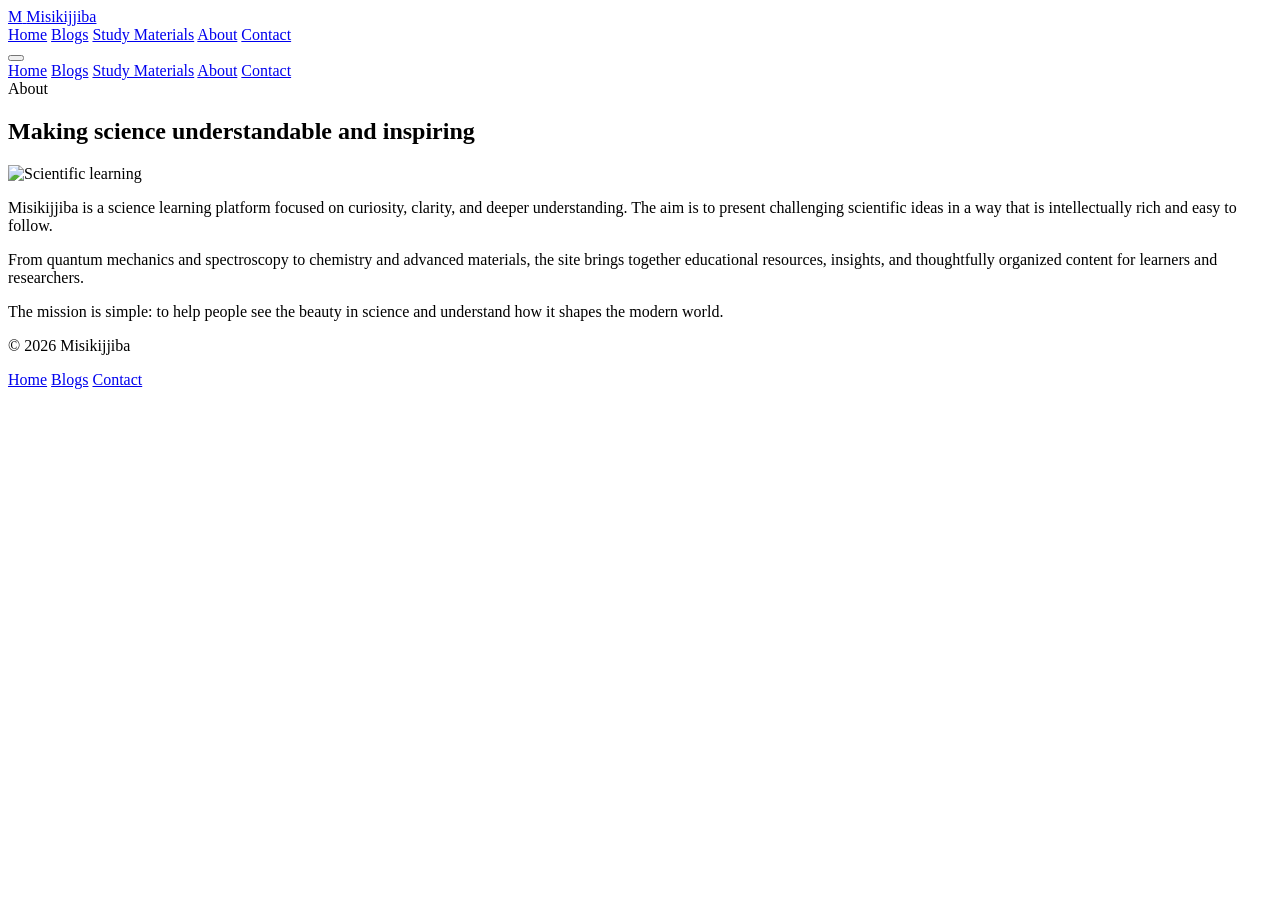
==== about.html @ e2f2d4eb "Add about.html for the Misikijjiba platform" ====
<!DOCTYPE html>
<html lang="en">
<head>
  <meta charset="UTF-8" />
  <meta name="viewport" content="width=device-width, initial-scale=1.0" />
  <title>Misikijjiba | About</title>
  <meta name="description" content="Learn about Misikijjiba and the mission behind the platform." />
  <link rel="preconnect" href="https://fonts.googleapis.com">
  <link rel="preconnect" href="https://fonts.gstatic.com" crossorigin>
  <link href="https://fonts.googleapis.com/css2?family=Inter:wght@400;500;600;700;800;900&display=swap" rel="stylesheet">
  <link rel="stylesheet" href="assets/styles.css" />
</head>
<body>
  <div class="bg-particles" id="particles"></div>

  <header class="site-header">
    <div class="container nav-wrap">
      <a href="index.html" class="brand">
        <span class="brand-mark">M</span>
        <span>Misikijjiba</span>
      </a>

      <nav class="main-nav">
        <a href="index.html">Home</a>
        <a href="blogs.html">Blogs</a>
        <a href="study-materials.html">Study Materials</a>
        <a href="about.html" class="active">About</a>
        <a href="contact.html">Contact</a>
      </nav>

      <button class="menu-toggle" aria-label="Open menu">
        <span></span>
        <span></span>
        <span></span>
      </button>
    </div>

    <div class="mobile-menu">
      <a href="index.html">Home</a>
      <a href="blogs.html">Blogs</a>
      <a href="study-materials.html">Study Materials</a>
      <a href="about.html">About</a>
      <a href="contact.html">Contact</a>
    </div>
  </header>

  <main>
    <section class="page-hero compact">
      <div class="container">
        <span class="eyebrow">About</span>
        <h1>Making science understandable and inspiring</h1>
      </div>
    </section>

    <section class="section">
      <div class="container about-layout">
        <div class="about-image reveal">
          <img src="https://images.unsplash.com/photo-1523240795612-9a054b0db644?auto=format&fit=crop&w=1200&q=80" alt="Scientific learning" />
        </div>

        <div class="about-copy reveal">
          <p>
            Misikijjiba is a science learning platform focused on curiosity, clarity, and deeper understanding. The aim is to present challenging scientific ideas in a way that is intellectually rich and easy to follow.
          </p>

          <p>
            From quantum mechanics and spectroscopy to chemistry and advanced materials, the site brings together educational resources, insights, and thoughtfully organized content for learners and researchers.
          </p>

          <p>
            The mission is simple: to help people see the beauty in science and understand how it shapes the modern world.
          </p>
        </div>
      </div>
    </section>
  </main>

  <footer class="site-footer">
    <div class="container footer-wrap">
      <p>© 2026 Misikijjiba</p>
      <div class="footer-links">
        <a href="index.html">Home</a>
        <a href="blogs.html">Blogs</a>
        <a href="contact.html">Contact</a>
      </div>
    </div>
  </footer>

  <script src="assets/script.js"></script>
</body>
</html>
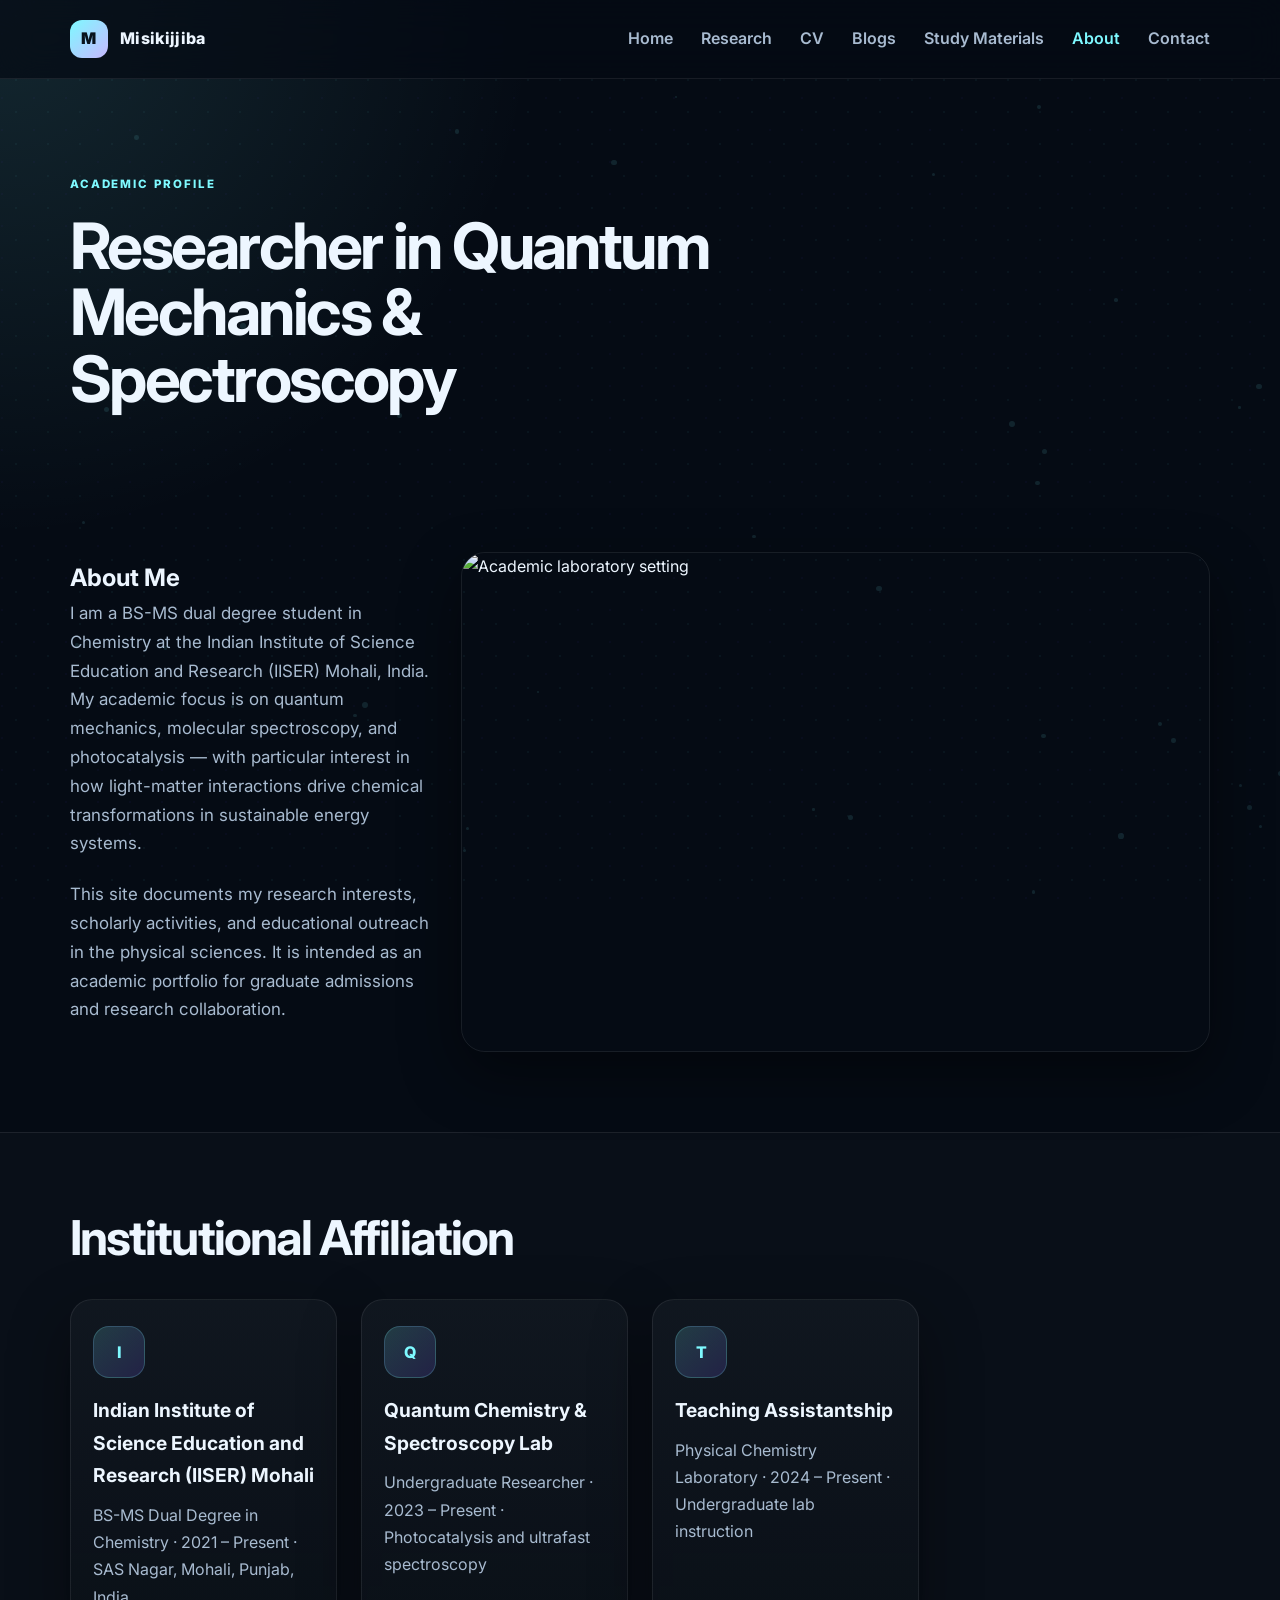
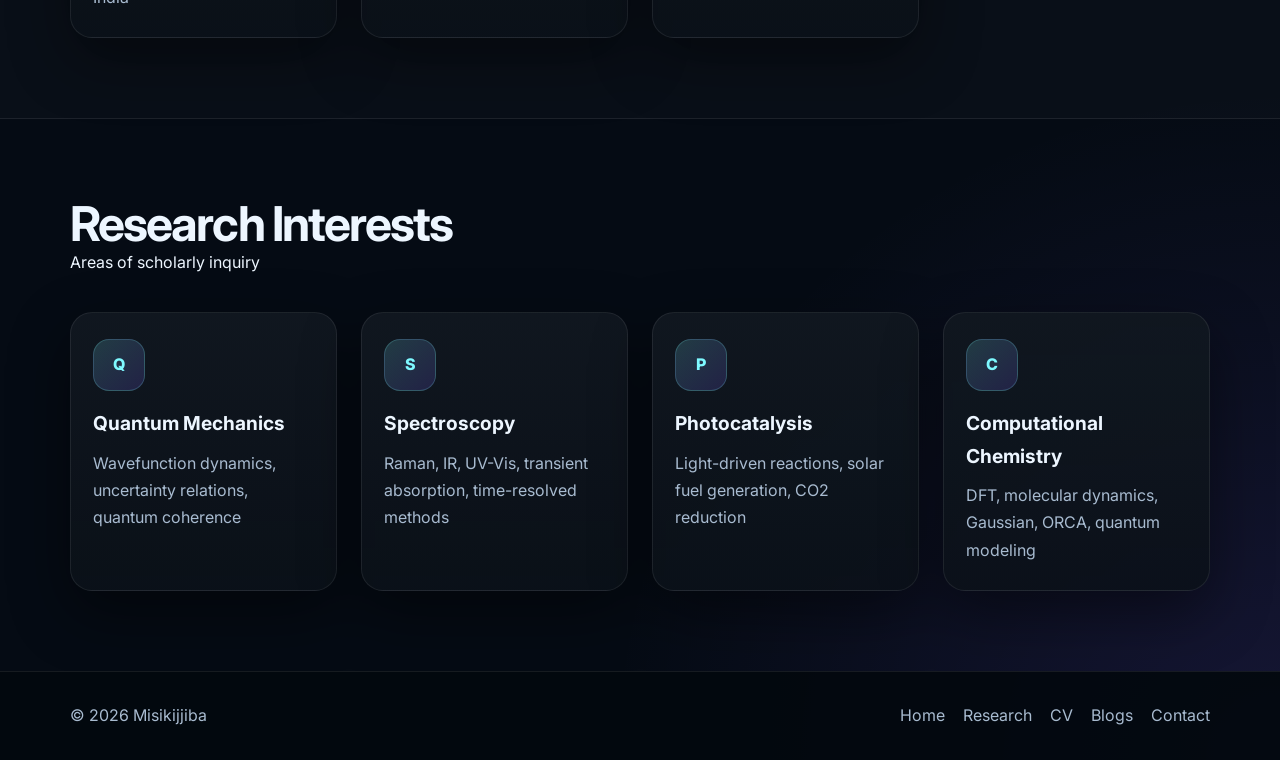
==== commit 4a22d28a: "Deploy optimized website" ====
--- a/about.html
+++ b/about.html
@@ -5,12 +5,182 @@
   <meta name="viewport" content="width=device-width, initial-scale=1.0" />
   <title>Misikijjiba | About</title>
   <meta name="description" content="Learn about Misikijjiba and the mission behind the platform." />
-  <link rel="preconnect" href="https://fonts.googleapis.com">
+  <meta property="og:title" content="Misikijjiba | About">
+  <meta property="og:description" content="Learn about Misikijjiba and the mission behind the platform.">
+  <meta property="og:type" content="website">
+  <meta property="og:url" content="https://bekhaufbadshah9-gif.github.io/misikijiba/about.html">
+  <meta property="og:image" content="https://images.unsplash.com/photo-1523240795612-9a054b0db644?auto=format&fit=crop&w=1200&q=80">
+<meta property="og:image:width" content="1200">
+<meta property="og:image:height" content="800">
+<meta name="robots" content="index, follow">
+  <meta property="og:site_name" content="Misikijjiba">
+  <meta name="twitter:card" content="summary_large_image">
+  <meta name="twitter:title" content="Misikijjiba | About">
+  <meta name="twitter:description" content="Learn about Misikijjiba and the mission behind the platform.">
+  <meta name="twitter:image" content="https://images.unsplash.com/photo-1523240795612-9a054b0db644?auto=format&fit=crop&w=1200&q=80">
+  <link rel="canonical" href="https://bekhaufbadshah9-gif.github.io/misikijiba/about.html">
+  <link rel="icon" href="data:image/svg+xml,%3Csvg xmlns='http://www.w3.org/2000/svg' viewBox='0 0 100 100'%3E%3Ctext y='.9em' font-size='90'%3E%F0%9F%94%AC%3C/text%3E%3C/svg%3e" type="image/svg+xml">
+<script type="application/ld+json">
+{
+  "@context": "https://schema.org",
+  "@type": "Organization",
+  "name": "Misikijjiba",
+  "url": "https://bekhaufbadshah9-gif.github.io/misikijiba/",
+  "logo": "https://bekhaufbadshah9-gif.github.io/misikijiba/",
+  "sameAs": [
+    "https://github.com/bekhaufbadshah9-gif",
+    "https://scholar.google.com",
+    "https://orcid.org"
+  ],
+  "contactPoint": {
+    "@type": "ContactPoint",
+    "email": "ms21074@iisermohali.ac.in",
+    "contactType": "academic"
+  },
+  "address": {
+    "@type": "PostalAddress",
+    "addressLocality": "Mohali",
+    "addressRegion": "Punjab",
+    "addressCountry": "IN"
+  },
+  "affiliation": "Indian Institute of Science Education and Research (IISER) Mohali"
+}
+</script>
+<script type="application/ld+json">
+{
+  "@context": "https://schema.org",
+  "@type": "WebSite",
+  "name": "Misikijjiba",
+  "url": "https://bekhaufbadshah9-gif.github.io/misikijiba/about.html",
+  "potentialAction": {
+    "@type": "SearchAction",
+    "target": "https://bekhaufbadshah9-gif.github.io/misikijiba/about.html",
+    "query-input": "required"
+  }
+}
+</script>
+<script type="application/ld+json">
+{
+  "@context": "https://schema.org",
+  "@type": "Person",
+  "name": "Misikijjiba Researcher",
+  "jobTitle": "BS-MS Dual Degree Student in Chemistry",
+  "worksFor": {
+    "@type": "Organization",
+    "name": "Indian Institute of Science Education and Research (IISER) Mohali"
+  },
+  "sameAs": [
+    "https://github.com/bekhaufbadshah9-gif",
+    "https://scholar.google.com",
+    "https://orcid.org"
+  ],
+  "knowsAbout": [
+    "quantum mechanics",
+    "spectroscopy",
+    "photocatalysis",
+    "material chemistry",
+    "computational chemistry",
+    "sustainable energy"
+  ]
+}
+</script>
+<script type="application/ld+json">
+{
+  "@context": "https://schema.org",
+  "@type": "BreadcrumbList",
+  "itemListElement": [
+    {
+      "@type": "ListItem",
+      "position": 1,
+      "name": "Home",
+      "item": "https://bekhaufbadshah9-gif.github.io/misikijiba/index.html"
+    },
+    {
+      "@type": "ListItem",
+      "position": 2,
+      "name": "About",
+      "item": "https://bekhaufbadshah9-gif.github.io/misikijiba/about.html"
+    }
+  ]
+}
+</script>
+  <link rel="preconnect" href="https://fonts.googleapis.com" crossorigin>
   <link rel="preconnect" href="https://fonts.gstatic.com" crossorigin>
-  <link href="https://fonts.googleapis.com/css2?family=Inter:wght@400;500;600;700;800;900&display=swap" rel="stylesheet">
-  <link rel="stylesheet" href="assets/styles.css" />
+  <link rel="preconnect" href="https://images.unsplash.com" crossorigin>
+  <link href="https://fonts.googleapis.com/css2?family=Inter:wght@400;500;600;700;800;900&display=swap" rel="stylesheet" media="print" onload="this.media='all'">
+  <noscript><link href="https://fonts.googleapis.com/css2?family=Inter:wght@400;500;600;700;800;900&display=swap" rel="stylesheet"></noscript>
+  <style>
+:root{--bg:#050b14;--bg-2:#0a1420;--panel:rgba(14,23,31,0.8);--panel-strong:rgba(16,24,33,0.96);--soft:#edf6ff;--muted:#a8bbd0;--primary:#7ef9ff;--primary-2:#7c5cff;--line:rgba(255,255,255,0.08);--shadow:0 22px 60px rgba(0,0,0,0.45);--radius:22px}
+*{box-sizing:border-box;margin:0;padding:0}
+html{scroll-behavior:smooth}
+body{font-family:"Inter",sans-serif;background:radial-gradient(circle at top left,rgba(126,249,255,0.12),transparent 20%),radial-gradient(circle at bottom right,rgba(124,92,255,0.14),transparent 25%),var(--bg);color:var(--soft);line-height:1.7;overflow-x:hidden}
+.no-scroll{overflow:hidden;position:fixed;width:100%}
+a{color:inherit;text-decoration:none}
+img{max-width:100%;display:block}
+button,input,textarea{font:inherit}
+.skip-link{position:absolute;top:-100%;left:0;background:var(--primary);color:#08131d;padding:8px 16px;z-index:10000;transition:top 0.2s;border-radius:4px}
+.skip-link:focus{top:0}
+.bg-particles{position:fixed;inset:0;pointer-events:none;z-index:0;background-image:radial-gradient(circle,rgba(126,249,255,0.25) 1px,transparent 1px),radial-gradient(circle,rgba(124,92,255,0.22) 1px,transparent 1px);background-size:32px 32px;background-position:0 0,18px 18px;opacity:0.18}
+.site-header,main,.site-footer{position:relative;z-index:1}
+.container{width:min(1180px,calc(100% - 32px));margin:0 auto}
+.site-header{position:sticky;top:0;backdrop-filter:blur(18px);background:rgba(5,11,20,0.72);border-bottom:1px solid var(--line);z-index:100}
+.nav-wrap{display:flex;align-items:center;justify-content:space-between;min-height:78px}
+.brand{display:flex;align-items:center;gap:12px;font-weight:800;letter-spacing:0.02em}
+.brand-mark{width:38px;height:38px;display:inline-flex;align-items:center;justify-content:center;border-radius:12px;background:linear-gradient(135deg,var(--primary),#c7b8ff);color:#08131d;font-weight:900}
+.main-nav{display:flex;align-items:center;gap:28px}
+.main-nav a{color:var(--muted);font-weight:600;transition:color 0.2s ease}
+.main-nav a:hover,.main-nav a.active{color:var(--primary)}
+.menu-toggle{display:none;width:48px;height:48px;background:rgba(255,255,255,0.03);border:1px solid var(--line);border-radius:12px;cursor:pointer}
+.menu-toggle span{display:block;width:20px;height:2px;border-radius:99px;background:var(--soft);margin:5px auto;transition:transform 0.3s ease,opacity 0.3s ease,background 0.3s ease}
+.menu-toggle[aria-expanded="true"] span{background:var(--primary)}
+.menu-toggle[aria-expanded="true"] span:nth-child(1){transform:translateY(7px) rotate(45deg)}
+.menu-toggle[aria-expanded="true"] span:nth-child(2){opacity:0}
+.menu-toggle[aria-expanded="true"] span:nth-child(3){transform:translateY(-7px) rotate(-45deg)}
+.mobile-menu{display:none;flex-direction:column;gap:0;padding:20px;border-top:1px solid var(--line);background:rgba(5,11,20,0.97);position:absolute;top:100%;left:0;right:0;transform:translateY(-10px);opacity:0;transition:transform 0.3s ease,opacity 0.3s ease;z-index:50}
+.mobile-menu.open{display:flex;transform:translateY(0);opacity:1}
+.mobile-menu a{display:block;color:var(--muted);padding:16px 24px;font-size:1.1rem;font-weight:600;border-bottom:1px solid rgba(255,255,255,0.04);transition:color 0.2s ease,background 0.2s ease}
+.mobile-menu a:hover,.mobile-menu a:focus-visible{color:var(--primary);background:rgba(126,249,255,0.05)}
+.hero{padding:90px 0 80px}
+.hero-grid{display:grid;grid-template-columns:1.1fr 0.9fr;gap:42px;align-items:center}
+.hero-copy h1,.page-hero h1,.section-heading h2{line-height:1.04;letter-spacing:-0.04em}
+.hero-copy h1{font-size:clamp(2.8rem,5vw,5rem);max-width:640px;margin-bottom:20px}
+.hero-copy p{max-width:600px;color:var(--muted);font-size:1.08rem}
+.cta-group{display:flex;gap:16px;margin-top:30px;flex-wrap:wrap}
+.btn{display:inline-flex;align-items:center;justify-content:center;min-height:52px;padding:0 24px;border-radius:14px;font-weight:700;transition:transform 0.2s ease,box-shadow 0.2s ease}
+.btn:hover{transform:translateY(-2px)}
+.btn-primary{background:linear-gradient(135deg,var(--primary),#d4f6ff);color:#07151d;box-shadow:0 18px 42px rgba(126,249,255,0.2)}
+.hero-stats{display:flex;gap:34px;margin-top:38px;flex-wrap:wrap}
+.hero-stats div{min-width:110px}
+.hero-stats strong{display:block;font-size:1.8rem;color:var(--soft)}
+.hero-stats span{color:var(--muted);font-size:0.9rem}
+.hero-visual{position:relative;min-height:560px}
+.image-panel{position:absolute;inset:0;border-radius:26px;overflow:hidden;border:1px solid var(--line);box-shadow:var(--shadow);transform:perspective(1200px) rotateY(-8deg)}
+.image-panel img{width:100%;height:100%;object-fit:cover}
+.glass-card{position:absolute;z-index:2;width:min(260px,72%);padding:18px 20px;border-radius:18px;background:rgba(8,17,25,0.72);border:1px solid var(--line);backdrop-filter:blur(12px);box-shadow:var(--shadow);will-change:transform}
+.card-one{top:26px;left:-26px;animation:floatOne 6s ease-in-out infinite}
+.card-two{bottom:34px;right:-12px;animation:floatTwo 7s ease-in-out infinite}
+@keyframes floatOne{0%,100%{transform:translateY(0)}50%{transform:translateY(-12px)}}
+@keyframes floatTwo{0%,100%{transform:translateY(0)}50%{transform:translateY(12px)}}
+.reveal{opacity:0;transform:translateY(20px)}
+.reveal.visible{opacity:1;transform:translateY(0)}
+.section{padding:100px 0}
+.section-dark{background:rgba(255,255,255,0.02);border-top:1px solid var(--line);border-bottom:1px solid var(--line)}
+.accent-band{background:linear-gradient(135deg,rgba(126,249,255,0.07),rgba(124,92,255,0.08))}
+.eyebrow{display:inline-block;font-size:0.72rem;font-weight:800;letter-spacing:0.16em;text-transform:uppercase;color:var(--primary);margin-bottom:18px}
+.cta-banner{display:flex;align-items:center;justify-content:space-between;gap:24px;padding:28px 30px;border:1px solid var(--line);border-radius:24px;background:rgba(12,20,29,0.95);box-shadow:var(--shadow)}
+.page-hero{padding:110px 0 60px}
+.page-hero.compact{padding-top:90px}
+.page-hero h1{font-size:clamp(2.4rem,5vw,4rem);max-width:700px}
+.site-footer{border-top:1px solid var(--line);background:rgba(3,8,14,0.9)}
+.footer-wrap{display:flex;align-items:center;justify-content:space-between;min-height:88px;color:var(--muted)}
+.footer-links{display:flex;gap:18px;flex-wrap:wrap}
+@media(max-width:1440px){.container{width:min(1140px,calc(100% - 48px))}.section{padding:80px 0}.hero{padding:80px 0 70px}.hero-copy h1{font-size:clamp(2.8rem,4vw,5rem)}}@media(max-width:1024px){.hero-grid{grid-template-columns:1fr;gap:30px}.hero-copy{order:1}.hero-visual{order:2;min-height:400px}.image-panel{position:relative;transform:none;height:400px;border-radius:20px}.glass-card{position:relative;width:auto;left:auto;top:auto;right:auto;bottom:auto;animation:none;margin:20px auto;max-width:280px}.card-grid,.blog-grid,.resource-grid{grid-template-columns:repeat(2,1fr);gap:20px}.about-layout,.contact-layout{grid-template-columns:1fr;gap:24px}.main-nav{display:none}.menu-toggle{display:block}.section{padding:70px 0}.hero{padding:70px 0 60px}.cta-banner{flex-direction:column;align-items:flex-start;gap:16px;text-align:left}.footer-wrap{flex-direction:column;gap:16px;padding:24px 0;text-align:center}.footer-links{justify-content:center;gap:16px}}@media(max-width:768px){.card-grid,.blog-grid,.blog-grid-large,.resource-grid{grid-template-columns:1fr;gap:16px}.feature-card,.blog-card,.resource-card{padding:20px}.blog-card img{height:200px}.about-image img{height:300px}.contact-card,.contact-form{padding:20px 18px}.section{padding:60px 0}.hero{padding:60px 0 50px}.hero-copy h1{font-size:clamp(2.2rem,8vw,3.5rem)}.section-heading h2{font-size:clamp(1.8rem,6vw,2.5rem)}.hero-stats{gap:20px}.hero-stats div{min-width:auto;flex:1;text-align:center}.hero-stats strong{font-size:1.5rem}.cta-group{flex-direction:column;gap:12px}.btn{width:100%;justify-content:center}}@media(max-width:480px){.container{width:min(100%,calc(100% - 24px))}.section{padding:50px 0}.hero{padding:50px 0 40px}.hero-copy h1{font-size:clamp(2rem,10vw,3rem)}.hero-copy p{font-size:1rem;max-width:100%}.hero-stats{gap:16px}.hero-stats strong{font-size:1.4rem}.feature-card,.blog-card,.resource-card{padding:18px 16px}.blog-card img{height:180px}.about-image img{height:280px}.cta-banner{padding:24px 20px}.cta-banner h2{font-size:clamp(1.5rem,5vw,2rem)}.nav-wrap{min-height:64px;gap:8px}.main-nav{gap:16px}.main-nav a{font-size:0.85rem}.menu-toggle{width:44px;height:44px}.contact-form input,.contact-form textarea{padding:12px 14px;font-size:16px}}@media(max-width:320px){.container{width:calc(100% - 20px)}.section{padding:40px 0}.hero{padding:40px 0 30px}.hero-copy h1{font-size:clamp(1.8rem,12vw,2.6rem)}.section-heading h2{font-size:clamp(1.5rem,8vw,2rem)}.feature-card,.blog-card,.resource-card{padding:16px 14px}.blog-card img{height:160px}.about-image img{height:240px}.hero-visual{min-height:300px}.image-panel{height:300px}.footer-links{gap:12px}.contact-card,.contact-form{padding:16px 14px}}
+  </style>
+  <link rel="preload" href="assets/styles.css" as="style" onload="this.onload=null;this.rel='stylesheet'">
+  <noscript><link rel="stylesheet" href="assets/styles.css"></noscript>
 </head>
 <body>
+  <a href="#main-content" class="skip-link">Skip to main content</a>
   <div class="bg-particles" id="particles"></div>
 
   <header class="site-header">
@@ -22,21 +192,25 @@
 
       <nav class="main-nav">
         <a href="index.html">Home</a>
+        <a href="research.html">Research</a>
+        <a href="cv.html">CV</a>
         <a href="blogs.html">Blogs</a>
         <a href="study-materials.html">Study Materials</a>
         <a href="about.html" class="active">About</a>
         <a href="contact.html">Contact</a>
       </nav>
 
-      <button class="menu-toggle" aria-label="Open menu">
+      <button class="menu-toggle" aria-label="Open menu" aria-expanded="false" aria-controls="mobile-menu">
         <span></span>
         <span></span>
         <span></span>
       </button>
     </div>
 
-    <div class="mobile-menu">
+    <div class="mobile-menu" id="mobile-menu">
       <a href="index.html">Home</a>
+      <a href="research.html">Research</a>
+      <a href="cv.html">CV</a>
       <a href="blogs.html">Blogs</a>
       <a href="study-materials.html">Study Materials</a>
       <a href="about.html">About</a>
@@ -44,32 +218,84 @@
     </div>
   </header>
 
-  <main>
+  <main id="main-content">
     <section class="page-hero compact">
       <div class="container">
-        <span class="eyebrow">About</span>
-        <h1>Making science understandable and inspiring</h1>
+        <span class="eyebrow">Academic Profile</span>
+        <h1>Researcher in Quantum Mechanics &amp; Spectroscopy</h1>
       </div>
     </section>
 
     <section class="section">
-      <div class="container about-layout">
-        <div class="about-image reveal">
-          <img src="https://images.unsplash.com/photo-1523240795612-9a054b0db644?auto=format&fit=crop&w=1200&q=80" alt="Scientific learning" />
-        </div>
-
-        <div class="about-copy reveal">
+      <div class="container about-layout reveal">
+        <div class="about-copy">
+          <h2>About Me</h2>
           <p>
-            Misikijjiba is a science learning platform focused on curiosity, clarity, and deeper understanding. The aim is to present challenging scientific ideas in a way that is intellectually rich and easy to follow.
+            I am a BS-MS dual degree student in Chemistry at the Indian Institute of Science Education and Research (IISER) Mohali, India. My academic focus is on quantum mechanics, molecular spectroscopy, and photocatalysis — with particular interest in how light-matter interactions drive chemical transformations in sustainable energy systems.
           </p>
-
           <p>
-            From quantum mechanics and spectroscopy to chemistry and advanced materials, the site brings together educational resources, insights, and thoughtfully organized content for learners and researchers.
+            This site documents my research interests, scholarly activities, and educational outreach in the physical sciences. It is intended as an academic portfolio for graduate admissions and research collaboration.
           </p>
-
-          <p>
-            The mission is simple: to help people see the beauty in science and understand how it shapes the modern world.
-          </p>
+        </div>
+
+        <div class="about-image">
+          <img src="https://images.unsplash.com/photo-1523240795612-9a054b0db644?auto=format&fit=crop&w=1200&q=80" alt="Academic laboratory setting" width="1200" height="800" loading="eager" decoding="async" fetchpriority="high" />
+        </div>
+      </div>
+    </section>
+
+    <section class="section section-dark">
+      <div class="container">
+        <div class="section-heading reveal">
+          <h2>Institutional Affiliation</h2>
+        </div>
+        <div class="card-grid reveal">
+          <article class="feature-card">
+            <div class="feature-icon">I</div>
+            <h3>Indian Institute of Science Education and Research (IISER) Mohali</h3>
+            <p>BS-MS Dual Degree in Chemistry · 2021 – Present · SAS Nagar, Mohali, Punjab, India</p>
+          </article>
+          <article class="feature-card">
+            <div class="feature-icon">Q</div>
+            <h3>Quantum Chemistry &amp; Spectroscopy Lab</h3>
+            <p>Undergraduate Researcher · 2023 – Present · Photocatalysis and ultrafast spectroscopy</p>
+          </article>
+          <article class="feature-card">
+            <div class="feature-icon">T</div>
+            <h3>Teaching Assistantship</h3>
+            <p>Physical Chemistry Laboratory · 2024 – Present · Undergraduate lab instruction</p>
+          </article>
+        </div>
+      </div>
+    </section>
+
+    <section class="section">
+      <div class="container">
+        <div class="section-heading reveal">
+          <h2>Research Interests</h2>
+          <p>Areas of scholarly inquiry</p>
+        </div>
+        <div class="card-grid reveal">
+          <article class="feature-card">
+            <div class="feature-icon">Q</div>
+            <h3>Quantum Mechanics</h3>
+            <p>Wavefunction dynamics, uncertainty relations, quantum coherence</p>
+          </article>
+          <article class="feature-card">
+            <div class="feature-icon">S</div>
+            <h3>Spectroscopy</h3>
+            <p>Raman, IR, UV-Vis, transient absorption, time-resolved methods</p>
+          </article>
+          <article class="feature-card">
+            <div class="feature-icon">P</div>
+            <h3>Photocatalysis</h3>
+            <p>Light-driven reactions, solar fuel generation, CO2 reduction</p>
+          </article>
+          <article class="feature-card">
+            <div class="feature-icon">C</div>
+            <h3>Computational Chemistry</h3>
+            <p>DFT, molecular dynamics, Gaussian, ORCA, quantum modeling</p>
+          </article>
         </div>
       </div>
     </section>
@@ -80,12 +306,14 @@
       <p>© 2026 Misikijjiba</p>
       <div class="footer-links">
         <a href="index.html">Home</a>
+        <a href="research.html">Research</a>
+        <a href="cv.html">CV</a>
         <a href="blogs.html">Blogs</a>
         <a href="contact.html">Contact</a>
       </div>
     </div>
   </footer>
 
-  <script src="assets/script.js"></script>
+  <script src="assets/scripts.js" defer></script>
 </body>
 </html>
--- a/assets/styles.css
+++ b/assets/styles.css
@@ -0,0 +1,1104 @@
+:root {
+  --bg: #050b14;
+  --bg-2: #0a1420;
+  --panel: rgba(14, 23, 31, 0.8);
+  --panel-strong: rgba(16, 24, 33, 0.96);
+  --soft: #edf6ff;
+  --muted: #a8bbd0;
+  --primary: #7ef9ff;
+  --primary-2: #7c5cff;
+  --line: rgba(255, 255, 255, 0.08);
+  --shadow: 0 22px 60px rgba(0, 0, 0, 0.45);
+  --radius: 22px;
+}
+
+* {
+  box-sizing: border-box;
+  margin: 0;
+  padding: 0;
+}
+
+html {
+  scroll-behavior: smooth;
+}
+
+body {
+  font-family: "Inter", sans-serif;
+  background:
+    radial-gradient(circle at top left, rgba(126, 249, 255, 0.12), transparent 20%),
+    radial-gradient(circle at bottom right, rgba(124, 92, 255, 0.14), transparent 25%),
+    var(--bg);
+  color: var(--soft);
+  line-height: 1.7;
+  overflow-x: hidden;
+}
+
+.no-scroll {
+  overflow: hidden;
+  position: fixed;
+  width: 100%;
+}
+
+a {
+  color: inherit;
+  text-decoration: none;
+}
+
+img {
+  max-width: 100%;
+  display: block;
+}
+
+button, input, textarea {
+  font: inherit;
+}
+
+.skip-link {
+  position: absolute;
+  top: -100%;
+  left: 0;
+  background: var(--primary);
+  color: #08131d;
+  padding: 8px 16px;
+  z-index: 10000;
+  transition: top 0.2s;
+  border-radius: 4px;
+}
+
+.skip-link:focus {
+  top: 0;
+}
+
+.particle {
+  position: absolute;
+  border-radius: 50%;
+  background: var(--primary);
+  opacity: 0.6;
+  pointer-events: none;
+}
+
+.bg-particles {
+  position: fixed;
+  inset: 0;
+  pointer-events: none;
+  z-index: 0;
+  background-image:
+    radial-gradient(circle, rgba(126, 249, 255, 0.25) 1px, transparent 1px),
+    radial-gradient(circle, rgba(124, 92, 255, 0.22) 1px, transparent 1px);
+  background-size: 32px 32px;
+  background-position: 0 0, 18px 18px;
+  opacity: 0.18;
+}
+
+.site-header,
+main,
+.site-footer {
+  position: relative;
+  z-index: 1;
+}
+
+.container {
+  width: min(1180px, calc(100% - 32px));
+  margin: 0 auto;
+}
+
+.section {
+  padding: 100px 0;
+}
+
+.section-dark {
+  background: rgba(255, 255, 255, 0.02);
+  border-top: 1px solid var(--line);
+  border-bottom: 1px solid var(--line);
+}
+
+.accent-band {
+  background: linear-gradient(135deg, rgba(126, 249, 255, 0.07), rgba(124, 92, 255, 0.08));
+}
+
+.eyebrow {
+  display: inline-block;
+  font-size: 0.72rem;
+  font-weight: 800;
+  letter-spacing: 0.16em;
+  text-transform: uppercase;
+  color: var(--primary);
+  margin-bottom: 18px;
+}
+
+.site-header {
+  position: sticky;
+  top: 0;
+  backdrop-filter: blur(18px);
+  background: rgba(5, 11, 20, 0.72);
+  border-bottom: 1px solid var(--line);
+  z-index: 100;
+}
+
+.nav-wrap {
+  display: flex;
+  align-items: center;
+  justify-content: space-between;
+  min-height: 78px;
+}
+
+.brand {
+  display: flex;
+  align-items: center;
+  gap: 12px;
+  font-weight: 800;
+  letter-spacing: 0.02em;
+}
+
+.brand-mark {
+  width: 38px;
+  height: 38px;
+  display: inline-flex;
+  align-items: center;
+  justify-content: center;
+  border-radius: 12px;
+  background: linear-gradient(135deg, var(--primary), #c7b8ff);
+  color: #08131d;
+  font-weight: 900;
+}
+
+.main-nav {
+  display: flex;
+  align-items: center;
+  gap: 28px;
+}
+
+.main-nav a {
+  color: var(--muted);
+  font-weight: 600;
+  transition: color 0.2s ease;
+}
+
+.main-nav a:hover,
+.main-nav a.active {
+  color: var(--primary);
+}
+
+.menu-toggle {
+  display: none;
+  width: 48px;
+  height: 48px;
+  background: rgba(255,255,255,0.03);
+  border: 1px solid var(--line);
+  border-radius: 12px;
+  cursor: pointer;
+}
+
+.menu-toggle span {
+  display: block;
+  width: 20px;
+  height: 2px;
+  border-radius: 99px;
+  background: var(--soft);
+  margin: 5px auto;
+  transition: transform 0.3s ease, opacity 0.3s ease, background 0.3s ease;
+}
+
+.menu-toggle[aria-expanded="true"] span {
+  background: var(--primary);
+}
+
+.menu-toggle[aria-expanded="true"] span:nth-child(1) {
+  transform: translateY(7px) rotate(45deg);
+}
+
+.menu-toggle[aria-expanded="true"] span:nth-child(2) {
+  opacity: 0;
+}
+
+.menu-toggle[aria-expanded="true"] span:nth-child(3) {
+  transform: translateY(-7px) rotate(-45deg);
+}
+
+.mobile-menu {
+  display: none;
+  flex-direction: column;
+  gap: 0;
+  padding: 20px;
+  border-top: 1px solid var(--line);
+  background: rgba(5, 11, 20, 0.97);
+  position: absolute;
+  top: 100%;
+  left: 0;
+  right: 0;
+  transform: translateY(-10px);
+  opacity: 0;
+  transition: transform 0.3s ease, opacity 0.3s ease;
+  z-index: 50;
+}
+
+.mobile-menu.open {
+  display: flex;
+  transform: translateY(0);
+  opacity: 1;
+}
+
+.mobile-menu a {
+  display: block;
+  color: var(--muted);
+  padding: 16px 24px;
+  font-size: 1.1rem;
+  font-weight: 600;
+  border-bottom: 1px solid rgba(255, 255, 255, 0.04);
+  transition: color 0.2s ease, background 0.2s ease;
+}
+
+.mobile-menu a:hover,
+.mobile-menu a:focus-visible {
+  color: var(--primary);
+  background: rgba(126, 249, 255, 0.05);
+}
+
+.hero {
+  padding: 90px 0 80px;
+}
+
+.hero-grid {
+  display: grid;
+  grid-template-columns: 1.1fr 0.9fr;
+  gap: 42px;
+  align-items: center;
+}
+
+.hero-copy h1,
+.page-hero h1,
+.section-heading h2 {
+  line-height: 1.04;
+  letter-spacing: -0.04em;
+}
+
+.hero-copy h1 {
+  font-size: clamp(2.8rem, 5vw, 5rem);
+  max-width: 640px;
+  margin-bottom: 20px;
+}
+
+.hero-copy p {
+  max-width: 600px;
+  color: var(--muted);
+  font-size: 1.08rem;
+}
+
+.cta-group {
+  display: flex;
+  gap: 16px;
+  margin-top: 30px;
+  flex-wrap: wrap;
+}
+
+.btn {
+  display: inline-flex;
+  align-items: center;
+  justify-content: center;
+  min-height: 52px;
+  padding: 0 24px;
+  border-radius: 14px;
+  font-weight: 700;
+  transition: transform 0.2s ease, box-shadow 0.2s ease;
+}
+
+.btn:hover {
+  transform: translateY(-2px);
+}
+
+.btn-primary {
+  background: linear-gradient(135deg, var(--primary), #d4f6ff);
+  color: #07151d;
+  box-shadow: 0 18px 42px rgba(126, 249, 255, 0.2);
+}
+
+.btn-secondary {
+  background: rgba(255,255,255,0.02);
+  border: 1px solid var(--line);
+  color: var(--soft);
+}
+
+.hero-stats {
+  display: flex;
+  gap: 34px;
+  margin-top: 38px;
+  flex-wrap: wrap;
+}
+
+.hero-stats div {
+  min-width: 110px;
+}
+
+.hero-stats strong {
+  display: block;
+  font-size: 1.8rem;
+  color: var(--soft);
+}
+
+.hero-stats span {
+  color: var(--muted);
+  font-size: 0.9rem;
+}
+
+.hero-visual {
+  position: relative;
+  min-height: 560px;
+}
+
+.image-panel {
+  position: absolute;
+  inset: 0;
+  border-radius: 26px;
+  overflow: hidden;
+  border: 1px solid var(--line);
+  box-shadow: var(--shadow);
+  transform: perspective(1200px) rotateY(-8deg);
+}
+
+.image-panel img {
+  width: 100%;
+  height: 100%;
+  object-fit: cover;
+}
+
+.glass-card {
+  position: absolute;
+  z-index: 2;
+  width: min(260px, 72%);
+  padding: 18px 20px;
+  border-radius: 18px;
+  background: rgba(8, 17, 25, 0.72);
+  border: 1px solid var(--line);
+  backdrop-filter: blur(12px);
+  box-shadow: var(--shadow);
+}
+
+.card-one {
+  top: 26px;
+  left: -26px;
+  animation: floatOne 6s ease-in-out infinite;
+}
+
+.card-two {
+  bottom: 34px;
+  right: -12px;
+  animation: floatTwo 7s ease-in-out infinite;
+}
+
+.mini-label {
+  color: var(--primary);
+  text-transform: uppercase;
+  letter-spacing: 0.12em;
+  font-size: 0.68rem;
+  font-weight: 800;
+}
+
+.glass-card h3 {
+  margin: 8px 0;
+  font-size: 1.2rem;
+}
+
+.glass-card p {
+  color: var(--muted);
+  font-size: 0.86rem;
+}
+
+.section-heading {
+  margin-bottom: 36px;
+}
+
+.section-heading h2 {
+  font-size: clamp(2rem, 4vw, 3rem);
+  max-width: 760px;
+}
+
+.card-grid {
+  display: grid;
+  grid-template-columns: repeat(4, minmax(0, 1fr));
+  gap: 24px;
+}
+
+.feature-card {
+  background: linear-gradient(180deg, rgba(17, 24, 32, 0.94), rgba(11, 17, 25, 0.9));
+  border: 1px solid var(--line);
+  border-radius: 22px;
+  padding: 26px 22px;
+  box-shadow: var(--shadow);
+}
+
+.feature-icon {
+  width: 52px;
+  height: 52px;
+  border-radius: 16px;
+  display: inline-flex;
+  align-items: center;
+  justify-content: center;
+  background: linear-gradient(135deg, rgba(126,249,255,0.17), rgba(124,92,255,0.18));
+  color: var(--primary);
+  border: 1px solid rgba(126,249,255,0.2);
+  font-weight: 800;
+  margin-bottom: 16px;
+}
+
+.feature-card h3 {
+  margin-bottom: 10px;
+  font-size: 1.2rem;
+}
+
+.feature-card p {
+  color: var(--muted);
+}
+
+.blog-grid {
+  display: grid;
+  grid-template-columns: repeat(3, minmax(0, 1fr));
+  gap: 26px;
+}
+
+.blog-grid-large {
+  grid-template-columns: repeat(3, minmax(0, 1fr));
+}
+
+.blog-card {
+  background: rgba(12, 22, 30, 0.96);
+  border: 1px solid var(--line);
+  border-radius: 22px;
+  overflow: hidden;
+  box-shadow: var(--shadow);
+  transition: transform 0.25s ease, border-color 0.25s ease;
+}
+
+.blog-card:hover {
+  transform: translateY(-5px);
+  border-color: rgba(126,249,255,0.25);
+}
+
+.blog-card img {
+  width: 100%;
+  height: 240px;
+  object-fit: cover;
+}
+
+.blog-card-body {
+  padding: 20px 20px 24px;
+}
+
+.tag {
+  display: inline-block;
+  padding: 7px 10px;
+  border-radius: 999px;
+  background: rgba(126,249,255,0.12);
+  color: var(--primary);
+  font-size: 0.7rem;
+  font-weight: 700;
+  margin-bottom: 12px;
+}
+
+.blog-card h3 {
+  font-size: 1.45rem;
+  margin-bottom: 10px;
+}
+
+.blog-card p {
+  color: var(--muted);
+  margin-bottom: 16px;
+}
+
+.blog-card a {
+  color: var(--primary);
+  font-weight: 700;
+}
+
+.cta-banner {
+  display: flex;
+  align-items: center;
+  justify-content: space-between;
+  gap: 24px;
+  padding: 28px 30px;
+  border: 1px solid var(--line);
+  border-radius: 24px;
+  background: rgba(12, 20, 29, 0.95);
+  box-shadow: var(--shadow);
+}
+
+.cta-banner h2 {
+  font-size: clamp(1.7rem, 3vw, 2.6rem);
+}
+
+.page-hero {
+  padding: 110px 0 60px;
+}
+
+.page-hero.compact {
+  padding-top: 90px;
+}
+
+.page-hero h1 {
+  font-size: clamp(2.4rem, 5vw, 4rem);
+  max-width: 700px;
+}
+
+.about-layout {
+  display: grid;
+  grid-template-columns: 1fr 1fr;
+  gap: 30px;
+  align-items: center;
+}
+
+.about-image img {
+  width: 100%;
+  height: 500px;
+  object-fit: cover;
+  border-radius: 24px;
+  border: 1px solid var(--line);
+  box-shadow: var(--shadow);
+}
+
+.about-copy p {
+  color: var(--muted);
+  margin-bottom: 22px;
+  font-size: 1.06rem;
+}
+
+.contact-layout {
+  display: grid;
+  grid-template-columns: 0.8fr 1.2fr;
+  gap: 24px;
+  align-items: start;
+}
+
+.contact-card,
+.contact-form {
+  background: rgba(11, 20, 29, 0.95);
+  border: 1px solid var(--line);
+  border-radius: 22px;
+  padding: 26px 22px;
+  box-shadow: var(--shadow);
+}
+
+.contact-card h3 {
+  margin-bottom: 18px;
+  font-size: 1.5rem;
+}
+
+.contact-card p {
+  color: var(--muted);
+  margin-bottom: 10px;
+}
+
+.contact-form {
+  display: grid;
+  gap: 18px;
+}
+
+.contact-form label {
+  display: grid;
+  gap: 8px;
+  color: var(--soft);
+  font-weight: 600;
+}
+
+.contact-form input,
+.contact-form textarea {
+  width: 100%;
+  padding: 14px 16px;
+  border: 1px solid var(--line);
+  border-radius: 12px;
+  background: rgba(255,255,255,0.02);
+  color: var(--soft);
+}
+
+.resource-grid {
+  display: grid;
+  grid-template-columns: repeat(4, minmax(0, 1fr));
+  gap: 22px;
+}
+
+.resource-card {
+  background: linear-gradient(180deg, rgba(15,24,33,0.9), rgba(11,18,27,0.96));
+  border: 1px solid var(--line);
+  border-radius: 22px;
+  padding: 22px 20px;
+  box-shadow: var(--shadow);
+}
+
+.resource-icon {
+  display: inline-flex;
+  align-items: center;
+  justify-content: center;
+  width: 54px;
+  height: 54px;
+  border-radius: 16px;
+  background: linear-gradient(135deg, rgba(126,249,255,0.2), rgba(124,92,255,0.2));
+  color: var(--primary);
+  font-weight: 800;
+  margin-bottom: 18px;
+}
+
+.resource-card h3 {
+  margin-bottom: 14px;
+  font-size: 1.2rem;
+}
+
+.resource-card ul {
+  list-style: none;
+  display: grid;
+  gap: 10px;
+  color: var(--muted);
+}
+
+.resource-card li::before {
+  content: "•";
+  color: var(--primary);
+  margin-right: 8px;
+}
+
+.article-page {
+  padding: 90px 0 120px;
+}
+
+.article-wrap {
+  max-width: 1180px;
+}
+
+.article-header {
+  margin-bottom: 26px;
+}
+
+.article-header h1 {
+  font-size: clamp(2.3rem, 4vw, 4.2rem);
+  line-height: 1.08;
+  max-width: 850px;
+  margin-bottom: 16px;
+}
+
+.article-meta {
+  display: flex;
+  gap: 18px;
+  flex-wrap: wrap;
+  color: var(--muted);
+  font-size: 0.95rem;
+}
+
+.article-hero {
+  overflow: hidden;
+  border-radius: 22px;
+  border: 1px solid var(--line);
+  box-shadow: var(--shadow);
+  margin-bottom: 34px;
+}
+
+.article-hero img {
+  width: 100%;
+  height: 500px;
+  object-fit: cover;
+}
+
+.article-grid {
+  display: grid;
+  grid-template-columns: 1.5fr 0.7fr;
+  gap: 34px;
+}
+
+.article-content {
+  background: rgba(15, 24, 34, 0.96);
+  border: 1px solid var(--line);
+  border-radius: 22px;
+  padding: 28px;
+}
+
+.article-content p,
+.article-content li {
+  color: var(--muted);
+  margin-bottom: 18px;
+}
+
+.article-content h2 {
+  margin-top: 28px;
+  margin-bottom: 12px;
+  font-size: clamp(1.5rem, 2vw, 2rem);
+}
+
+.article-content blockquote {
+  margin: 20px 0;
+  padding: 16px 18px;
+  border-left: 4px solid var(--primary);
+  background: rgba(126,249,255,0.05);
+  border-radius: 12px;
+  color: var(--soft);
+  font-size: 1.08rem;
+}
+
+.article-content ul {
+  padding-left: 18px;
+}
+
+.sidebar {
+  display: grid;
+  gap: 20px;
+}
+
+.sidebar-card {
+  background: rgba(15, 24, 34, 0.96);
+  border: 1px solid var(--line);
+  border-radius: 20px;
+  padding: 22px;
+}
+
+.sidebar-card h3 {
+  margin-bottom: 12px;
+  font-size: 1.18rem;
+}
+
+.sidebar-card ul {
+  list-style: none;
+  display: grid;
+  gap: 10px;
+}
+
+.sidebar-card a {
+  color: var(--primary);
+}
+
+.sidebar-card p {
+  color: var(--muted);
+}
+
+.site-footer {
+  border-top: 1px solid var(--line);
+  background: rgba(3, 8, 14, 0.9);
+}
+
+.footer-wrap {
+  display: flex;
+  align-items: center;
+  justify-content: space-between;
+  min-height: 88px;
+  color: var(--muted);
+}
+
+.footer-links {
+  display: flex;
+  gap: 18px;
+  flex-wrap: wrap;
+}
+
+.reveal {
+  opacity: 0;
+  transform: translateY(20px);
+}
+
+.reveal.visible {
+  opacity: 1;
+  transform: translateY(0);
+}
+
+@keyframes floatOne {
+  0%, 100% { transform: translateY(0px); }
+  50% { transform: translateY(-12px); }
+}
+
+@keyframes floatTwo {
+  0%, 100% { transform: translateY(0px); }
+  50% { transform: translateY(12px); }
+}
+
+@media (max-width: 1440px) {
+  .container {
+    width: min(1140px, calc(100% - 48px));
+  }
+
+  .section {
+    padding: 80px 0;
+  }
+
+  .hero {
+    padding: 80px 0 70px;
+  }
+
+  .hero-copy h1 {
+    font-size: clamp(2.8rem, 4vw, 5rem);
+  }
+}
+
+@media (max-width: 1024px) {
+  .hero-grid {
+    grid-template-columns: 1fr;
+    gap: 30px;
+  }
+
+  .hero-copy {
+    order: 1;
+  }
+
+  .hero-visual {
+    order: 2;
+    min-height: 400px;
+  }
+
+  .image-panel {
+    position: relative;
+    transform: none;
+    height: 400px;
+    border-radius: 20px;
+  }
+
+  .glass-card {
+    position: relative;
+    width: auto;
+    left: auto;
+    top: auto;
+    right: auto;
+    bottom: auto;
+    animation: none;
+    margin: 20px auto;
+    max-width: 280px;
+  }
+
+  .card-grid,
+  .blog-grid,
+  .resource-grid {
+    grid-template-columns: repeat(2, 1fr);
+    gap: 20px;
+  }
+
+  .about-layout,
+  .contact-layout {
+    grid-template-columns: 1fr;
+    gap: 24px;
+  }
+
+  .main-nav {
+    display: none;
+  }
+
+  .menu-toggle {
+    display: block;
+  }
+
+  .section {
+    padding: 70px 0;
+  }
+
+  .hero {
+    padding: 70px 0 60px;
+  }
+
+  .cta-banner {
+    flex-direction: column;
+    align-items: flex-start;
+    gap: 16px;
+    text-align: left;
+  }
+
+  .footer-wrap {
+    flex-direction: column;
+    gap: 16px;
+    padding: 24px 0;
+    text-align: center;
+  }
+
+  .footer-links {
+    justify-content: center;
+    gap: 16px;
+  }
+}
+
+@media (max-width: 768px) {
+  .card-grid,
+  .blog-grid,
+  .blog-grid-large,
+  .resource-grid {
+    grid-template-columns: 1fr;
+    gap: 16px;
+  }
+
+  .feature-card,
+  .blog-card,
+  .resource-card {
+    padding: 20px;
+  }
+
+  .blog-card img {
+    height: 200px;
+  }
+
+  .about-image img {
+    height: 300px;
+  }
+
+  .contact-card,
+  .contact-form {
+    padding: 20px 18px;
+  }
+
+  .section {
+    padding: 60px 0;
+  }
+
+  .hero {
+    padding: 60px 0 50px;
+  }
+
+  .hero-copy h1 {
+    font-size: clamp(2.2rem, 8vw, 3.5rem);
+  }
+
+  .section-heading h2 {
+    font-size: clamp(1.8rem, 6vw, 2.5rem);
+  }
+
+  .hero-stats {
+    gap: 20px;
+  }
+
+  .hero-stats div {
+    min-width: auto;
+    flex: 1;
+    text-align: center;
+  }
+
+  .hero-stats strong {
+    font-size: 1.5rem;
+  }
+
+  .cta-group {
+    flex-direction: column;
+    gap: 12px;
+  }
+
+  .btn {
+    width: 100%;
+    justify-content: center;
+  }
+}
+
+@media (max-width: 480px) {
+  .container {
+    width: min(100%, calc(100% - 24px));
+  }
+
+  .section {
+    padding: 50px 0;
+  }
+
+  .hero {
+    padding: 50px 0 40px;
+  }
+
+  .hero-copy h1 {
+    font-size: clamp(2rem, 10vw, 3rem);
+  }
+
+  .hero-copy p {
+    font-size: 1rem;
+    max-width: 100%;
+  }
+
+  .hero-stats {
+    gap: 16px;
+  }
+
+  .hero-stats strong {
+    font-size: 1.4rem;
+  }
+
+  .feature-card,
+  .blog-card,
+  .resource-card {
+    padding: 18px 16px;
+  }
+
+  .blog-card img {
+    height: 180px;
+  }
+
+  .about-image img {
+    height: 280px;
+  }
+
+  .cta-banner {
+    padding: 24px 20px;
+  }
+
+  .cta-banner h2 {
+    font-size: clamp(1.5rem, 5vw, 2rem);
+  }
+
+  .nav-wrap {
+    min-height: 64px;
+    gap: 8px;
+  }
+
+  .main-nav {
+    gap: 16px;
+  }
+
+  .main-nav a {
+    font-size: 0.85rem;
+  }
+
+  .menu-toggle {
+    width: 44px;
+    height: 44px;
+  }
+
+  .contact-form input,
+  .contact-form textarea {
+    padding: 12px 14px;
+    font-size: 16px;
+  }
+}
+
+@media (max-width: 320px) {
+  .container {
+    width: calc(100% - 20px);
+  }
+
+  .section {
+    padding: 40px 0;
+  }
+
+  .hero {
+    padding: 40px 0 30px;
+  }
+
+  .hero-copy h1 {
+    font-size: clamp(1.8rem, 12vw, 2.6rem);
+  }
+
+  .section-heading h2 {
+    font-size: clamp(1.5rem, 8vw, 2rem);
+  }
+
+  .feature-card,
+  .blog-card,
+  .resource-card {
+    padding: 16px 14px;
+  }
+
+  .blog-card img {
+    height: 160px;
+  }
+
+  .about-image img {
+    height: 240px;
+  }
+
+  .hero-visual {
+    min-height: 300px;
+  }
+
+  .image-panel {
+    height: 300px;
+  }
+
+  .footer-links {
+    gap: 12px;
+  }
+
+  .contact-card,
+  .contact-form {
+    padding: 16px 14px;
+  }
+}
--- a/assets/styles.css
+++ b/assets/styles.css
@@ -0,0 +1,1104 @@
+:root {
+  --bg: #050b14;
+  --bg-2: #0a1420;
+  --panel: rgba(14, 23, 31, 0.8);
+  --panel-strong: rgba(16, 24, 33, 0.96);
+  --soft: #edf6ff;
+  --muted: #a8bbd0;
+  --primary: #7ef9ff;
+  --primary-2: #7c5cff;
+  --line: rgba(255, 255, 255, 0.08);
+  --shadow: 0 22px 60px rgba(0, 0, 0, 0.45);
+  --radius: 22px;
+}
+
+* {
+  box-sizing: border-box;
+  margin: 0;
+  padding: 0;
+}
+
+html {
+  scroll-behavior: smooth;
+}
+
+body {
+  font-family: "Inter", sans-serif;
+  background:
+    radial-gradient(circle at top left, rgba(126, 249, 255, 0.12), transparent 20%),
+    radial-gradient(circle at bottom right, rgba(124, 92, 255, 0.14), transparent 25%),
+    var(--bg);
+  color: var(--soft);
+  line-height: 1.7;
+  overflow-x: hidden;
+}
+
+.no-scroll {
+  overflow: hidden;
+  position: fixed;
+  width: 100%;
+}
+
+a {
+  color: inherit;
+  text-decoration: none;
+}
+
+img {
+  max-width: 100%;
+  display: block;
+}
+
+button, input, textarea {
+  font: inherit;
+}
+
+.skip-link {
+  position: absolute;
+  top: -100%;
+  left: 0;
+  background: var(--primary);
+  color: #08131d;
+  padding: 8px 16px;
+  z-index: 10000;
+  transition: top 0.2s;
+  border-radius: 4px;
+}
+
+.skip-link:focus {
+  top: 0;
+}
+
+.particle {
+  position: absolute;
+  border-radius: 50%;
+  background: var(--primary);
+  opacity: 0.6;
+  pointer-events: none;
+}
+
+.bg-particles {
+  position: fixed;
+  inset: 0;
+  pointer-events: none;
+  z-index: 0;
+  background-image:
+    radial-gradient(circle, rgba(126, 249, 255, 0.25) 1px, transparent 1px),
+    radial-gradient(circle, rgba(124, 92, 255, 0.22) 1px, transparent 1px);
+  background-size: 32px 32px;
+  background-position: 0 0, 18px 18px;
+  opacity: 0.18;
+}
+
+.site-header,
+main,
+.site-footer {
+  position: relative;
+  z-index: 1;
+}
+
+.container {
+  width: min(1180px, calc(100% - 32px));
+  margin: 0 auto;
+}
+
+.section {
+  padding: 100px 0;
+}
+
+.section-dark {
+  background: rgba(255, 255, 255, 0.02);
+  border-top: 1px solid var(--line);
+  border-bottom: 1px solid var(--line);
+}
+
+.accent-band {
+  background: linear-gradient(135deg, rgba(126, 249, 255, 0.07), rgba(124, 92, 255, 0.08));
+}
+
+.eyebrow {
+  display: inline-block;
+  font-size: 0.72rem;
+  font-weight: 800;
+  letter-spacing: 0.16em;
+  text-transform: uppercase;
+  color: var(--primary);
+  margin-bottom: 18px;
+}
+
+.site-header {
+  position: sticky;
+  top: 0;
+  backdrop-filter: blur(18px);
+  background: rgba(5, 11, 20, 0.72);
+  border-bottom: 1px solid var(--line);
+  z-index: 100;
+}
+
+.nav-wrap {
+  display: flex;
+  align-items: center;
+  justify-content: space-between;
+  min-height: 78px;
+}
+
+.brand {
+  display: flex;
+  align-items: center;
+  gap: 12px;
+  font-weight: 800;
+  letter-spacing: 0.02em;
+}
+
+.brand-mark {
+  width: 38px;
+  height: 38px;
+  display: inline-flex;
+  align-items: center;
+  justify-content: center;
+  border-radius: 12px;
+  background: linear-gradient(135deg, var(--primary), #c7b8ff);
+  color: #08131d;
+  font-weight: 900;
+}
+
+.main-nav {
+  display: flex;
+  align-items: center;
+  gap: 28px;
+}
+
+.main-nav a {
+  color: var(--muted);
+  font-weight: 600;
+  transition: color 0.2s ease;
+}
+
+.main-nav a:hover,
+.main-nav a.active {
+  color: var(--primary);
+}
+
+.menu-toggle {
+  display: none;
+  width: 48px;
+  height: 48px;
+  background: rgba(255,255,255,0.03);
+  border: 1px solid var(--line);
+  border-radius: 12px;
+  cursor: pointer;
+}
+
+.menu-toggle span {
+  display: block;
+  width: 20px;
+  height: 2px;
+  border-radius: 99px;
+  background: var(--soft);
+  margin: 5px auto;
+  transition: transform 0.3s ease, opacity 0.3s ease, background 0.3s ease;
+}
+
+.menu-toggle[aria-expanded="true"] span {
+  background: var(--primary);
+}
+
+.menu-toggle[aria-expanded="true"] span:nth-child(1) {
+  transform: translateY(7px) rotate(45deg);
+}
+
+.menu-toggle[aria-expanded="true"] span:nth-child(2) {
+  opacity: 0;
+}
+
+.menu-toggle[aria-expanded="true"] span:nth-child(3) {
+  transform: translateY(-7px) rotate(-45deg);
+}
+
+.mobile-menu {
+  display: none;
+  flex-direction: column;
+  gap: 0;
+  padding: 20px;
+  border-top: 1px solid var(--line);
+  background: rgba(5, 11, 20, 0.97);
+  position: absolute;
+  top: 100%;
+  left: 0;
+  right: 0;
+  transform: translateY(-10px);
+  opacity: 0;
+  transition: transform 0.3s ease, opacity 0.3s ease;
+  z-index: 50;
+}
+
+.mobile-menu.open {
+  display: flex;
+  transform: translateY(0);
+  opacity: 1;
+}
+
+.mobile-menu a {
+  display: block;
+  color: var(--muted);
+  padding: 16px 24px;
+  font-size: 1.1rem;
+  font-weight: 600;
+  border-bottom: 1px solid rgba(255, 255, 255, 0.04);
+  transition: color 0.2s ease, background 0.2s ease;
+}
+
+.mobile-menu a:hover,
+.mobile-menu a:focus-visible {
+  color: var(--primary);
+  background: rgba(126, 249, 255, 0.05);
+}
+
+.hero {
+  padding: 90px 0 80px;
+}
+
+.hero-grid {
+  display: grid;
+  grid-template-columns: 1.1fr 0.9fr;
+  gap: 42px;
+  align-items: center;
+}
+
+.hero-copy h1,
+.page-hero h1,
+.section-heading h2 {
+  line-height: 1.04;
+  letter-spacing: -0.04em;
+}
+
+.hero-copy h1 {
+  font-size: clamp(2.8rem, 5vw, 5rem);
+  max-width: 640px;
+  margin-bottom: 20px;
+}
+
+.hero-copy p {
+  max-width: 600px;
+  color: var(--muted);
+  font-size: 1.08rem;
+}
+
+.cta-group {
+  display: flex;
+  gap: 16px;
+  margin-top: 30px;
+  flex-wrap: wrap;
+}
+
+.btn {
+  display: inline-flex;
+  align-items: center;
+  justify-content: center;
+  min-height: 52px;
+  padding: 0 24px;
+  border-radius: 14px;
+  font-weight: 700;
+  transition: transform 0.2s ease, box-shadow 0.2s ease;
+}
+
+.btn:hover {
+  transform: translateY(-2px);
+}
+
+.btn-primary {
+  background: linear-gradient(135deg, var(--primary), #d4f6ff);
+  color: #07151d;
+  box-shadow: 0 18px 42px rgba(126, 249, 255, 0.2);
+}
+
+.btn-secondary {
+  background: rgba(255,255,255,0.02);
+  border: 1px solid var(--line);
+  color: var(--soft);
+}
+
+.hero-stats {
+  display: flex;
+  gap: 34px;
+  margin-top: 38px;
+  flex-wrap: wrap;
+}
+
+.hero-stats div {
+  min-width: 110px;
+}
+
+.hero-stats strong {
+  display: block;
+  font-size: 1.8rem;
+  color: var(--soft);
+}
+
+.hero-stats span {
+  color: var(--muted);
+  font-size: 0.9rem;
+}
+
+.hero-visual {
+  position: relative;
+  min-height: 560px;
+}
+
+.image-panel {
+  position: absolute;
+  inset: 0;
+  border-radius: 26px;
+  overflow: hidden;
+  border: 1px solid var(--line);
+  box-shadow: var(--shadow);
+  transform: perspective(1200px) rotateY(-8deg);
+}
+
+.image-panel img {
+  width: 100%;
+  height: 100%;
+  object-fit: cover;
+}
+
+.glass-card {
+  position: absolute;
+  z-index: 2;
+  width: min(260px, 72%);
+  padding: 18px 20px;
+  border-radius: 18px;
+  background: rgba(8, 17, 25, 0.72);
+  border: 1px solid var(--line);
+  backdrop-filter: blur(12px);
+  box-shadow: var(--shadow);
+}
+
+.card-one {
+  top: 26px;
+  left: -26px;
+  animation: floatOne 6s ease-in-out infinite;
+}
+
+.card-two {
+  bottom: 34px;
+  right: -12px;
+  animation: floatTwo 7s ease-in-out infinite;
+}
+
+.mini-label {
+  color: var(--primary);
+  text-transform: uppercase;
+  letter-spacing: 0.12em;
+  font-size: 0.68rem;
+  font-weight: 800;
+}
+
+.glass-card h3 {
+  margin: 8px 0;
+  font-size: 1.2rem;
+}
+
+.glass-card p {
+  color: var(--muted);
+  font-size: 0.86rem;
+}
+
+.section-heading {
+  margin-bottom: 36px;
+}
+
+.section-heading h2 {
+  font-size: clamp(2rem, 4vw, 3rem);
+  max-width: 760px;
+}
+
+.card-grid {
+  display: grid;
+  grid-template-columns: repeat(4, minmax(0, 1fr));
+  gap: 24px;
+}
+
+.feature-card {
+  background: linear-gradient(180deg, rgba(17, 24, 32, 0.94), rgba(11, 17, 25, 0.9));
+  border: 1px solid var(--line);
+  border-radius: 22px;
+  padding: 26px 22px;
+  box-shadow: var(--shadow);
+}
+
+.feature-icon {
+  width: 52px;
+  height: 52px;
+  border-radius: 16px;
+  display: inline-flex;
+  align-items: center;
+  justify-content: center;
+  background: linear-gradient(135deg, rgba(126,249,255,0.17), rgba(124,92,255,0.18));
+  color: var(--primary);
+  border: 1px solid rgba(126,249,255,0.2);
+  font-weight: 800;
+  margin-bottom: 16px;
+}
+
+.feature-card h3 {
+  margin-bottom: 10px;
+  font-size: 1.2rem;
+}
+
+.feature-card p {
+  color: var(--muted);
+}
+
+.blog-grid {
+  display: grid;
+  grid-template-columns: repeat(3, minmax(0, 1fr));
+  gap: 26px;
+}
+
+.blog-grid-large {
+  grid-template-columns: repeat(3, minmax(0, 1fr));
+}
+
+.blog-card {
+  background: rgba(12, 22, 30, 0.96);
+  border: 1px solid var(--line);
+  border-radius: 22px;
+  overflow: hidden;
+  box-shadow: var(--shadow);
+  transition: transform 0.25s ease, border-color 0.25s ease;
+}
+
+.blog-card:hover {
+  transform: translateY(-5px);
+  border-color: rgba(126,249,255,0.25);
+}
+
+.blog-card img {
+  width: 100%;
+  height: 240px;
+  object-fit: cover;
+}
+
+.blog-card-body {
+  padding: 20px 20px 24px;
+}
+
+.tag {
+  display: inline-block;
+  padding: 7px 10px;
+  border-radius: 999px;
+  background: rgba(126,249,255,0.12);
+  color: var(--primary);
+  font-size: 0.7rem;
+  font-weight: 700;
+  margin-bottom: 12px;
+}
+
+.blog-card h3 {
+  font-size: 1.45rem;
+  margin-bottom: 10px;
+}
+
+.blog-card p {
+  color: var(--muted);
+  margin-bottom: 16px;
+}
+
+.blog-card a {
+  color: var(--primary);
+  font-weight: 700;
+}
+
+.cta-banner {
+  display: flex;
+  align-items: center;
+  justify-content: space-between;
+  gap: 24px;
+  padding: 28px 30px;
+  border: 1px solid var(--line);
+  border-radius: 24px;
+  background: rgba(12, 20, 29, 0.95);
+  box-shadow: var(--shadow);
+}
+
+.cta-banner h2 {
+  font-size: clamp(1.7rem, 3vw, 2.6rem);
+}
+
+.page-hero {
+  padding: 110px 0 60px;
+}
+
+.page-hero.compact {
+  padding-top: 90px;
+}
+
+.page-hero h1 {
+  font-size: clamp(2.4rem, 5vw, 4rem);
+  max-width: 700px;
+}
+
+.about-layout {
+  display: grid;
+  grid-template-columns: 1fr 1fr;
+  gap: 30px;
+  align-items: center;
+}
+
+.about-image img {
+  width: 100%;
+  height: 500px;
+  object-fit: cover;
+  border-radius: 24px;
+  border: 1px solid var(--line);
+  box-shadow: var(--shadow);
+}
+
+.about-copy p {
+  color: var(--muted);
+  margin-bottom: 22px;
+  font-size: 1.06rem;
+}
+
+.contact-layout {
+  display: grid;
+  grid-template-columns: 0.8fr 1.2fr;
+  gap: 24px;
+  align-items: start;
+}
+
+.contact-card,
+.contact-form {
+  background: rgba(11, 20, 29, 0.95);
+  border: 1px solid var(--line);
+  border-radius: 22px;
+  padding: 26px 22px;
+  box-shadow: var(--shadow);
+}
+
+.contact-card h3 {
+  margin-bottom: 18px;
+  font-size: 1.5rem;
+}
+
+.contact-card p {
+  color: var(--muted);
+  margin-bottom: 10px;
+}
+
+.contact-form {
+  display: grid;
+  gap: 18px;
+}
+
+.contact-form label {
+  display: grid;
+  gap: 8px;
+  color: var(--soft);
+  font-weight: 600;
+}
+
+.contact-form input,
+.contact-form textarea {
+  width: 100%;
+  padding: 14px 16px;
+  border: 1px solid var(--line);
+  border-radius: 12px;
+  background: rgba(255,255,255,0.02);
+  color: var(--soft);
+}
+
+.resource-grid {
+  display: grid;
+  grid-template-columns: repeat(4, minmax(0, 1fr));
+  gap: 22px;
+}
+
+.resource-card {
+  background: linear-gradient(180deg, rgba(15,24,33,0.9), rgba(11,18,27,0.96));
+  border: 1px solid var(--line);
+  border-radius: 22px;
+  padding: 22px 20px;
+  box-shadow: var(--shadow);
+}
+
+.resource-icon {
+  display: inline-flex;
+  align-items: center;
+  justify-content: center;
+  width: 54px;
+  height: 54px;
+  border-radius: 16px;
+  background: linear-gradient(135deg, rgba(126,249,255,0.2), rgba(124,92,255,0.2));
+  color: var(--primary);
+  font-weight: 800;
+  margin-bottom: 18px;
+}
+
+.resource-card h3 {
+  margin-bottom: 14px;
+  font-size: 1.2rem;
+}
+
+.resource-card ul {
+  list-style: none;
+  display: grid;
+  gap: 10px;
+  color: var(--muted);
+}
+
+.resource-card li::before {
+  content: "•";
+  color: var(--primary);
+  margin-right: 8px;
+}
+
+.article-page {
+  padding: 90px 0 120px;
+}
+
+.article-wrap {
+  max-width: 1180px;
+}
+
+.article-header {
+  margin-bottom: 26px;
+}
+
+.article-header h1 {
+  font-size: clamp(2.3rem, 4vw, 4.2rem);
+  line-height: 1.08;
+  max-width: 850px;
+  margin-bottom: 16px;
+}
+
+.article-meta {
+  display: flex;
+  gap: 18px;
+  flex-wrap: wrap;
+  color: var(--muted);
+  font-size: 0.95rem;
+}
+
+.article-hero {
+  overflow: hidden;
+  border-radius: 22px;
+  border: 1px solid var(--line);
+  box-shadow: var(--shadow);
+  margin-bottom: 34px;
+}
+
+.article-hero img {
+  width: 100%;
+  height: 500px;
+  object-fit: cover;
+}
+
+.article-grid {
+  display: grid;
+  grid-template-columns: 1.5fr 0.7fr;
+  gap: 34px;
+}
+
+.article-content {
+  background: rgba(15, 24, 34, 0.96);
+  border: 1px solid var(--line);
+  border-radius: 22px;
+  padding: 28px;
+}
+
+.article-content p,
+.article-content li {
+  color: var(--muted);
+  margin-bottom: 18px;
+}
+
+.article-content h2 {
+  margin-top: 28px;
+  margin-bottom: 12px;
+  font-size: clamp(1.5rem, 2vw, 2rem);
+}
+
+.article-content blockquote {
+  margin: 20px 0;
+  padding: 16px 18px;
+  border-left: 4px solid var(--primary);
+  background: rgba(126,249,255,0.05);
+  border-radius: 12px;
+  color: var(--soft);
+  font-size: 1.08rem;
+}
+
+.article-content ul {
+  padding-left: 18px;
+}
+
+.sidebar {
+  display: grid;
+  gap: 20px;
+}
+
+.sidebar-card {
+  background: rgba(15, 24, 34, 0.96);
+  border: 1px solid var(--line);
+  border-radius: 20px;
+  padding: 22px;
+}
+
+.sidebar-card h3 {
+  margin-bottom: 12px;
+  font-size: 1.18rem;
+}
+
+.sidebar-card ul {
+  list-style: none;
+  display: grid;
+  gap: 10px;
+}
+
+.sidebar-card a {
+  color: var(--primary);
+}
+
+.sidebar-card p {
+  color: var(--muted);
+}
+
+.site-footer {
+  border-top: 1px solid var(--line);
+  background: rgba(3, 8, 14, 0.9);
+}
+
+.footer-wrap {
+  display: flex;
+  align-items: center;
+  justify-content: space-between;
+  min-height: 88px;
+  color: var(--muted);
+}
+
+.footer-links {
+  display: flex;
+  gap: 18px;
+  flex-wrap: wrap;
+}
+
+.reveal {
+  opacity: 0;
+  transform: translateY(20px);
+}
+
+.reveal.visible {
+  opacity: 1;
+  transform: translateY(0);
+}
+
+@keyframes floatOne {
+  0%, 100% { transform: translateY(0px); }
+  50% { transform: translateY(-12px); }
+}
+
+@keyframes floatTwo {
+  0%, 100% { transform: translateY(0px); }
+  50% { transform: translateY(12px); }
+}
+
+@media (max-width: 1440px) {
+  .container {
+    width: min(1140px, calc(100% - 48px));
+  }
+
+  .section {
+    padding: 80px 0;
+  }
+
+  .hero {
+    padding: 80px 0 70px;
+  }
+
+  .hero-copy h1 {
+    font-size: clamp(2.8rem, 4vw, 5rem);
+  }
+}
+
+@media (max-width: 1024px) {
+  .hero-grid {
+    grid-template-columns: 1fr;
+    gap: 30px;
+  }
+
+  .hero-copy {
+    order: 1;
+  }
+
+  .hero-visual {
+    order: 2;
+    min-height: 400px;
+  }
+
+  .image-panel {
+    position: relative;
+    transform: none;
+    height: 400px;
+    border-radius: 20px;
+  }
+
+  .glass-card {
+    position: relative;
+    width: auto;
+    left: auto;
+    top: auto;
+    right: auto;
+    bottom: auto;
+    animation: none;
+    margin: 20px auto;
+    max-width: 280px;
+  }
+
+  .card-grid,
+  .blog-grid,
+  .resource-grid {
+    grid-template-columns: repeat(2, 1fr);
+    gap: 20px;
+  }
+
+  .about-layout,
+  .contact-layout {
+    grid-template-columns: 1fr;
+    gap: 24px;
+  }
+
+  .main-nav {
+    display: none;
+  }
+
+  .menu-toggle {
+    display: block;
+  }
+
+  .section {
+    padding: 70px 0;
+  }
+
+  .hero {
+    padding: 70px 0 60px;
+  }
+
+  .cta-banner {
+    flex-direction: column;
+    align-items: flex-start;
+    gap: 16px;
+    text-align: left;
+  }
+
+  .footer-wrap {
+    flex-direction: column;
+    gap: 16px;
+    padding: 24px 0;
+    text-align: center;
+  }
+
+  .footer-links {
+    justify-content: center;
+    gap: 16px;
+  }
+}
+
+@media (max-width: 768px) {
+  .card-grid,
+  .blog-grid,
+  .blog-grid-large,
+  .resource-grid {
+    grid-template-columns: 1fr;
+    gap: 16px;
+  }
+
+  .feature-card,
+  .blog-card,
+  .resource-card {
+    padding: 20px;
+  }
+
+  .blog-card img {
+    height: 200px;
+  }
+
+  .about-image img {
+    height: 300px;
+  }
+
+  .contact-card,
+  .contact-form {
+    padding: 20px 18px;
+  }
+
+  .section {
+    padding: 60px 0;
+  }
+
+  .hero {
+    padding: 60px 0 50px;
+  }
+
+  .hero-copy h1 {
+    font-size: clamp(2.2rem, 8vw, 3.5rem);
+  }
+
+  .section-heading h2 {
+    font-size: clamp(1.8rem, 6vw, 2.5rem);
+  }
+
+  .hero-stats {
+    gap: 20px;
+  }
+
+  .hero-stats div {
+    min-width: auto;
+    flex: 1;
+    text-align: center;
+  }
+
+  .hero-stats strong {
+    font-size: 1.5rem;
+  }
+
+  .cta-group {
+    flex-direction: column;
+    gap: 12px;
+  }
+
+  .btn {
+    width: 100%;
+    justify-content: center;
+  }
+}
+
+@media (max-width: 480px) {
+  .container {
+    width: min(100%, calc(100% - 24px));
+  }
+
+  .section {
+    padding: 50px 0;
+  }
+
+  .hero {
+    padding: 50px 0 40px;
+  }
+
+  .hero-copy h1 {
+    font-size: clamp(2rem, 10vw, 3rem);
+  }
+
+  .hero-copy p {
+    font-size: 1rem;
+    max-width: 100%;
+  }
+
+  .hero-stats {
+    gap: 16px;
+  }
+
+  .hero-stats strong {
+    font-size: 1.4rem;
+  }
+
+  .feature-card,
+  .blog-card,
+  .resource-card {
+    padding: 18px 16px;
+  }
+
+  .blog-card img {
+    height: 180px;
+  }
+
+  .about-image img {
+    height: 280px;
+  }
+
+  .cta-banner {
+    padding: 24px 20px;
+  }
+
+  .cta-banner h2 {
+    font-size: clamp(1.5rem, 5vw, 2rem);
+  }
+
+  .nav-wrap {
+    min-height: 64px;
+    gap: 8px;
+  }
+
+  .main-nav {
+    gap: 16px;
+  }
+
+  .main-nav a {
+    font-size: 0.85rem;
+  }
+
+  .menu-toggle {
+    width: 44px;
+    height: 44px;
+  }
+
+  .contact-form input,
+  .contact-form textarea {
+    padding: 12px 14px;
+    font-size: 16px;
+  }
+}
+
+@media (max-width: 320px) {
+  .container {
+    width: calc(100% - 20px);
+  }
+
+  .section {
+    padding: 40px 0;
+  }
+
+  .hero {
+    padding: 40px 0 30px;
+  }
+
+  .hero-copy h1 {
+    font-size: clamp(1.8rem, 12vw, 2.6rem);
+  }
+
+  .section-heading h2 {
+    font-size: clamp(1.5rem, 8vw, 2rem);
+  }
+
+  .feature-card,
+  .blog-card,
+  .resource-card {
+    padding: 16px 14px;
+  }
+
+  .blog-card img {
+    height: 160px;
+  }
+
+  .about-image img {
+    height: 240px;
+  }
+
+  .hero-visual {
+    min-height: 300px;
+  }
+
+  .image-panel {
+    height: 300px;
+  }
+
+  .footer-links {
+    gap: 12px;
+  }
+
+  .contact-card,
+  .contact-form {
+    padding: 16px 14px;
+  }
+}
